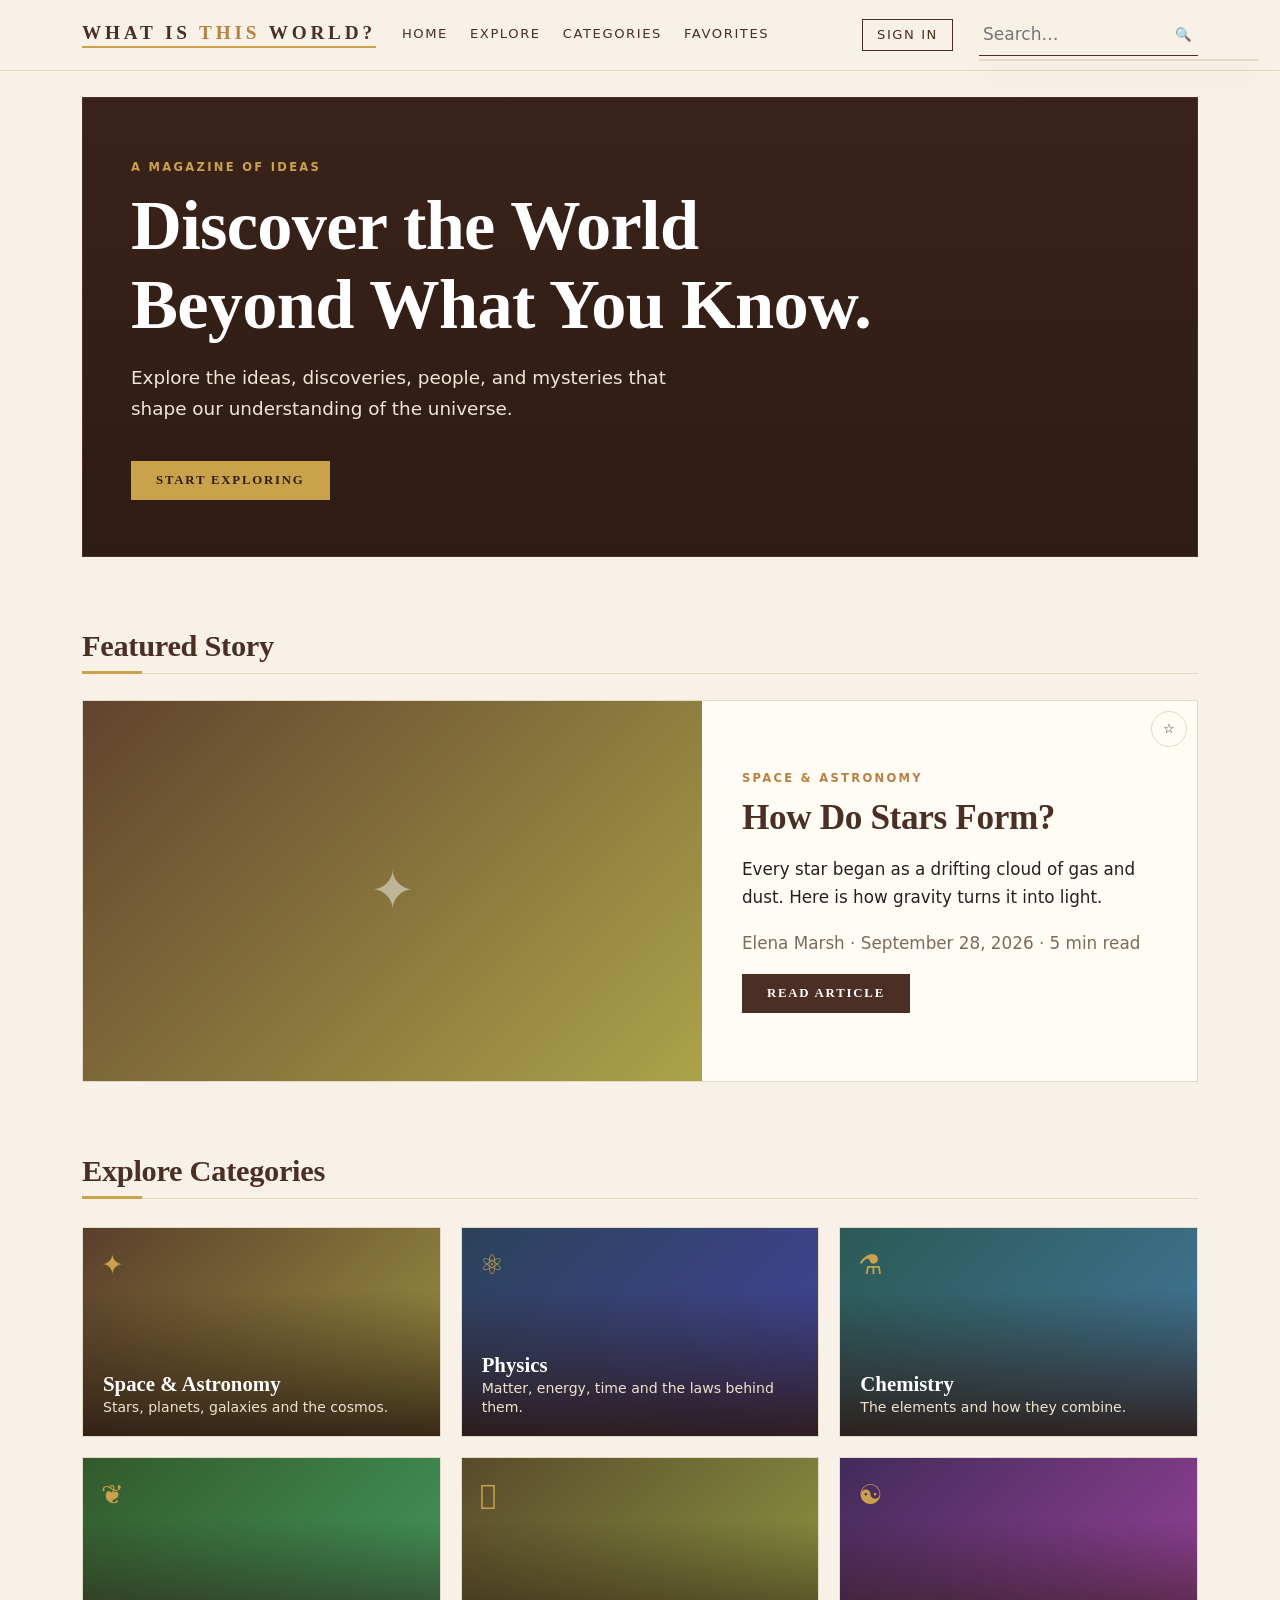
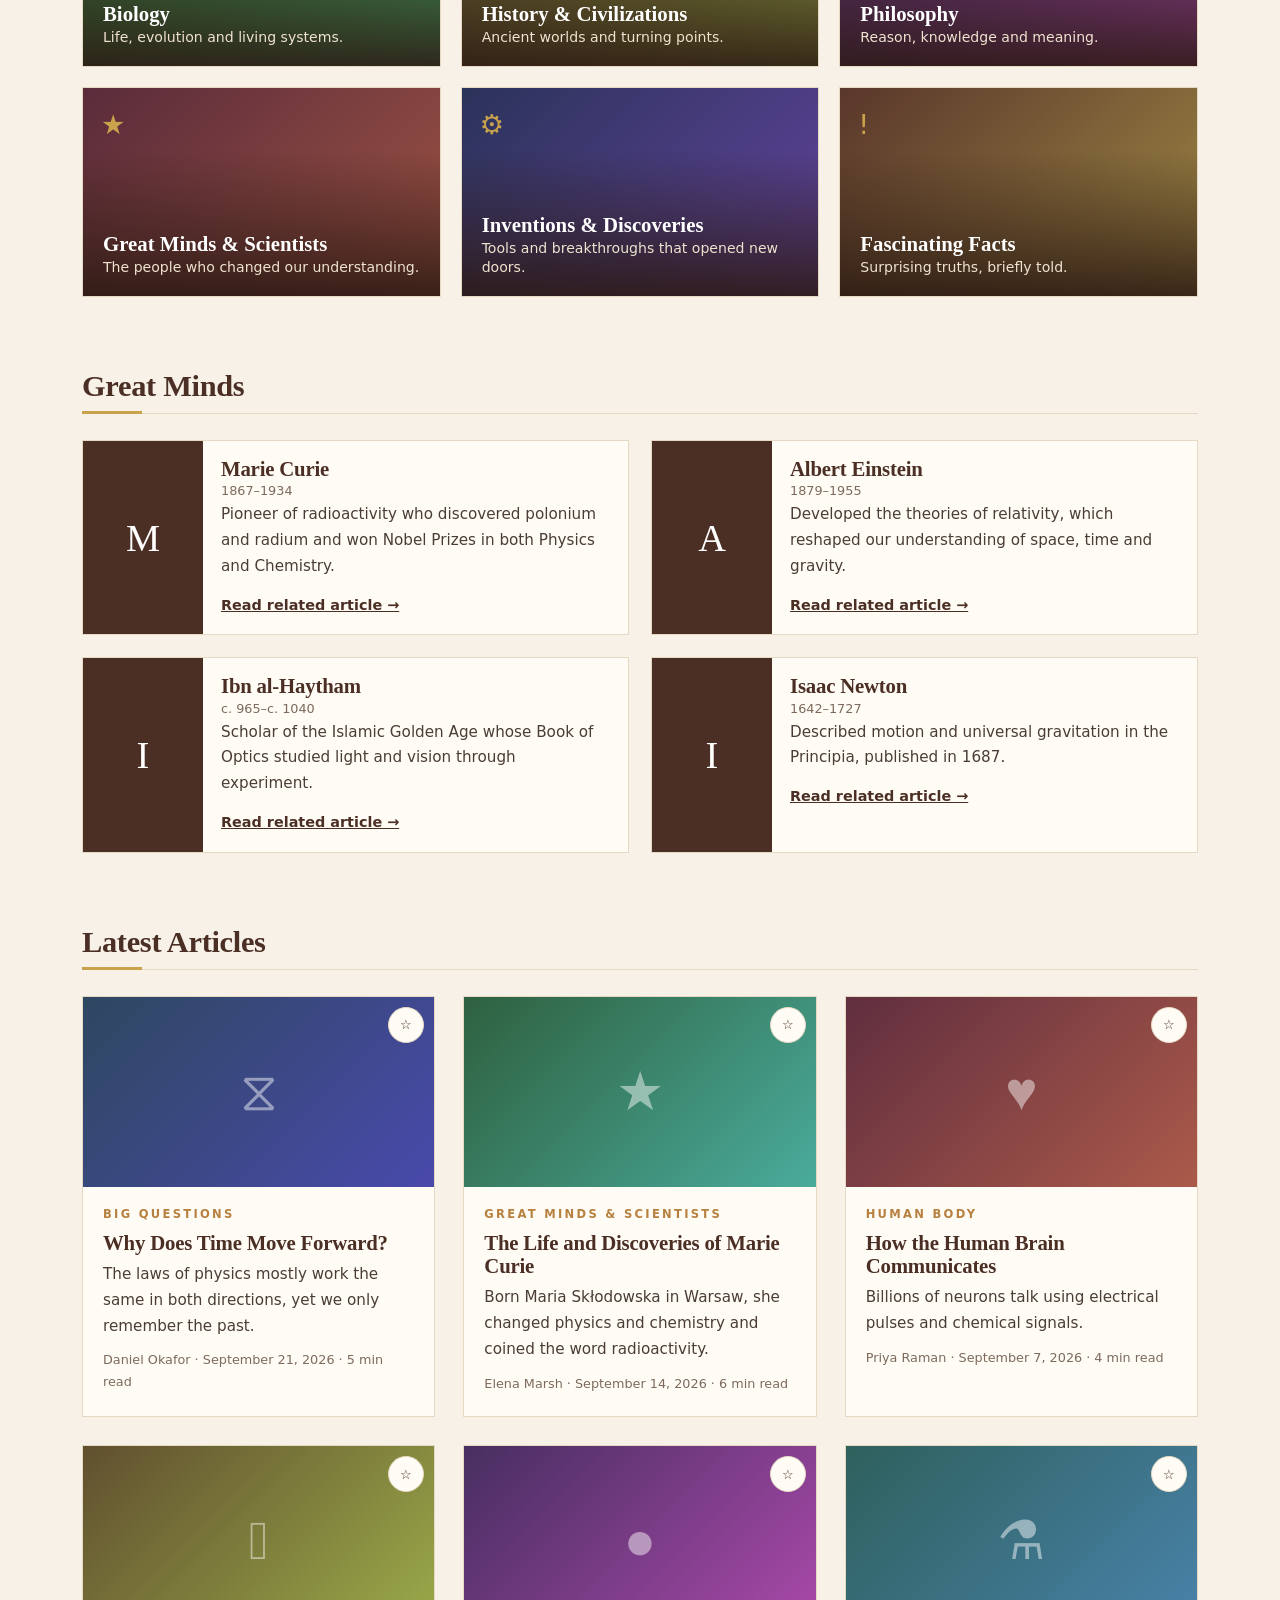
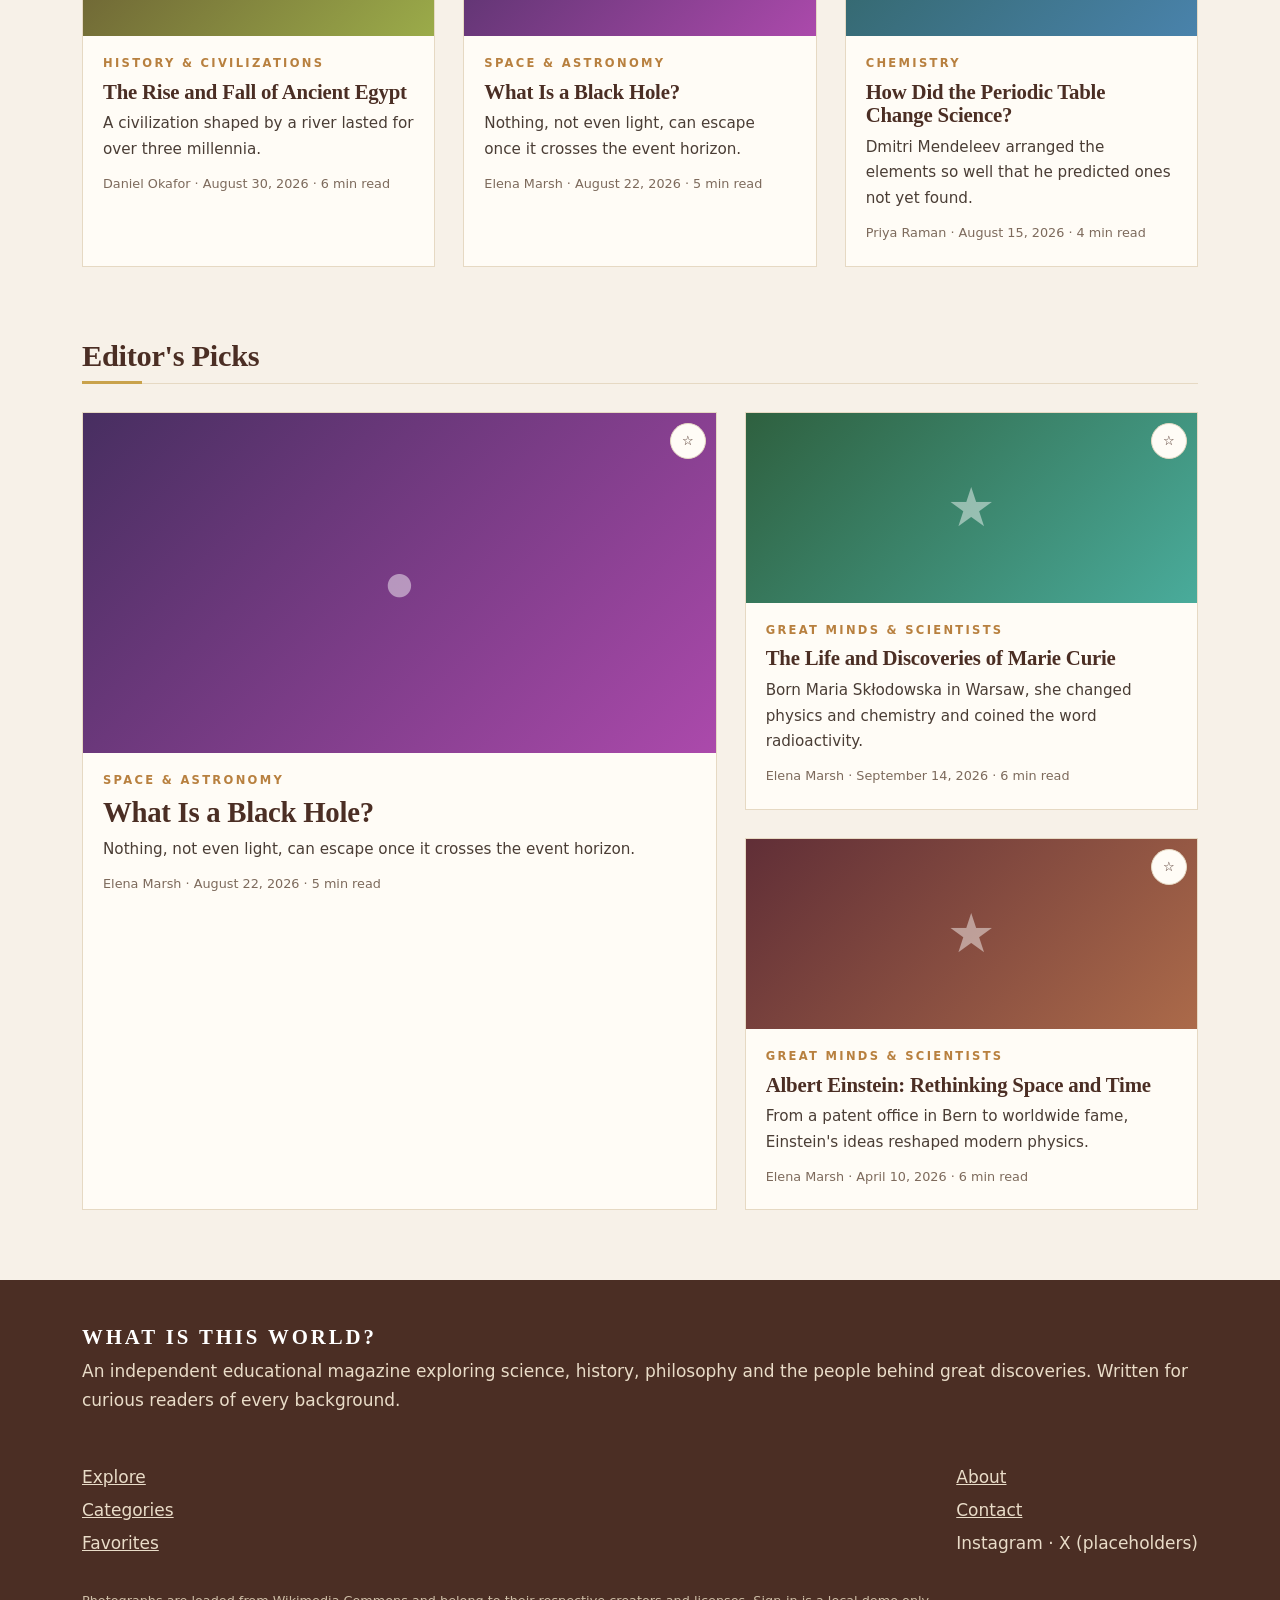
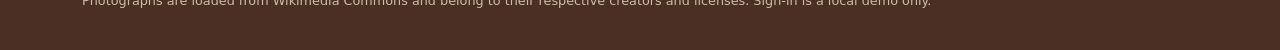
==== index.html @ b7a91909 "Add files via upload" ====
<!doctype html>
<html lang="en"><head><meta charset="utf-8">
<meta name="viewport" content="width=device-width,initial-scale=1">
<title>What Is This World?</title>
<meta name="description" content="Explore science, space, history, philosophy and the people behind great discoveries.">
<link rel="stylesheet" href="styles.css"></head>
<body>
<header class="top"><div class="wrap bar">
<a class="logo" href="#/">WHAT IS<em> THIS </em>WORLD?</a>
<button class="burger" aria-label="Menu" aria-expanded="false" onclick="toggleNav()">☰</button>
<nav id="nav"><a href="#/">Home</a><a href="#/explore">Explore</a><a href="#/categories">Categories</a><a href="#/favorites">Favorites <span id="favn"></span></a><a href="#/profile" id="acct">Sign in</a></nav>
<form class="sbox" role="search" onsubmit="return doSearch(event)"><input id="q" type="search" placeholder="Search…" aria-label="Search" autocomplete="off"><button aria-label="Search">🔍</button><div id="sug"></div></form>
</div></header>
<main id="app" class="wrap"></main>
<footer><div class="wrap"><div class="fcols"><div><strong>WHAT IS THIS WORLD?</strong><p>An independent educational magazine exploring science, history, philosophy and the people behind great discoveries. Written for curious readers of every background.</p></div>
<div><p><a href="#/explore">Explore</a></p><p><a href="#/categories">Categories</a></p><p><a href="#/favorites">Favorites</a></p></div>
<div><p><a href="#/about">About</a></p><p><a href="#/contact">Contact</a></p><p>Instagram · X (placeholders)</p></div></div>
<p class="small" style="color:#cdbda6;margin-top:28px">Photographs are loaded from Wikimedia Commons and belong to their respective creators and licenses. Sign-in is a local demo only.</p></div></footer>
<script src="articles.js"></script><script src="app.js"></script></body></html>
---- styles.css ----
:root{--bg:#F7F1E8;--card:#FFFCF6;--brown:#4B2E24;--caramel:#B8803F;--gold:#C9A24B;--beige:#E6D9C3;--taupe:#7d6a5c;--ink:#2a1f1a;--serif:Georgia,"Iowan Old Style","Times New Roman",serif}
*{box-sizing:border-box}html{scroll-behavior:smooth}
body{margin:0;background:var(--bg);color:var(--ink);font:17px/1.7 "Segoe UI",system-ui,sans-serif;-webkit-font-smoothing:antialiased}
h1,h2,h3,.logo{font-family:var(--serif);color:var(--brown);line-height:1.12;letter-spacing:-.01em}
a{color:var(--brown)}img{max-width:100%}.wrap{max-width:1160px;margin:0 auto;padding:0 22px}
.top{background:rgba(247,241,232,.94);backdrop-filter:blur(8px);border-bottom:1px solid var(--beige);position:sticky;top:0;z-index:10}
.bar{display:flex;align-items:center;gap:26px;padding-top:14px;padding-bottom:14px;flex-wrap:wrap}
.logo{font-size:1.2rem;font-weight:700;letter-spacing:.2em;text-decoration:none;border-bottom:2px solid var(--gold);padding-bottom:2px}.logo em{color:var(--caramel);font-style:normal}
nav{display:flex;gap:22px;flex:1;align-items:center}
nav a{text-decoration:none;font-size:.82rem;letter-spacing:.12em;text-transform:uppercase;color:var(--brown);padding:4px 0;border-bottom:2px solid transparent;transition:.2s}
nav a:hover{border-color:var(--gold)}#favn{background:var(--brown);color:#fff;border-radius:9px;padding:0 6px;font-size:.7rem}#favn:empty{display:none}
#acct{border:1px solid var(--brown);padding:4px 14px;margin-left:auto}#acct:hover{background:var(--brown);color:#fff}
.burger{display:none;margin-left:auto;font-size:1.5rem;background:none;border:0;cursor:pointer;color:var(--brown)}
.sbox{position:relative;display:flex;border-bottom:1px solid var(--brown)}.sbox input{border:0;background:none;padding:6px 4px;width:190px;outline-offset:4px}.sbox button{border:0;background:none;cursor:pointer}
#sug{position:absolute;top:110%;left:0;min-width:280px;background:var(--card);border:1px solid var(--beige);box-shadow:0 14px 30px #4b2e2430;z-index:20}
#sug a{display:block;padding:9px 14px;text-decoration:none;font-size:.92rem;border-bottom:1px solid var(--beige)}#sug a:hover{background:var(--beige)}
.herop{margin:26px 0 10px;min-height:460px;display:flex;align-items:flex-end;padding:56px 48px;color:#fff;background:var(--brown) center/cover;border:1px solid var(--brown)}
.herop h1{color:#fff;font-size:clamp(2.3rem,6vw,4.4rem);max-width:780px;margin:8px 0 14px}.herop p{max-width:560px;font-size:1.15rem;color:#f1e6d6}
.kick,.cat{font-size:.72rem;letter-spacing:.2em;text-transform:uppercase;color:var(--caramel);font-weight:700}.herop .kick{color:var(--gold)}
.sh{font-size:1.9rem;margin:72px 0 6px;padding-bottom:10px;border-bottom:1px solid var(--beige);position:relative}.sh:after{content:"";position:absolute;left:0;bottom:-1px;width:60px;border-bottom:3px solid var(--gold)}
.hero{padding:50px 0 20px}.hero h1{font-size:clamp(2.2rem,5vw,3.6rem);margin:6px 0}.sub{color:var(--taupe);font-size:1.2rem;max-width:640px;font-family:var(--serif)}
.btn{display:inline-block;background:var(--brown);color:#fff;padding:11px 24px;text-decoration:none;border:1px solid var(--brown);cursor:pointer;font:600 .8rem var(--serif);letter-spacing:.14em;text-transform:uppercase;transition:.2s}
.btn:hover{background:var(--caramel);border-color:var(--caramel)}.btn.gold{background:var(--gold);border-color:var(--gold);color:var(--ink);margin-top:18px}
.grid{display:grid;grid-template-columns:repeat(auto-fill,minmax(260px,1fr));gap:28px;margin:26px 0 20px}
.card{background:var(--card);border:1px solid var(--beige);position:relative;transition:transform .25s,box-shadow .25s,border-color .25s;overflow:hidden}
.card:hover{transform:translateY(-4px);box-shadow:0 16px 34px #4b2e2422;border-color:var(--gold)}
.card>a{text-decoration:none;color:inherit;display:block}.card .in{padding:18px 20px 22px}.card h3{margin:6px 0 8px;font-size:1.3rem}.card p{margin:0 0 10px;font-size:.95rem;color:#4a3d35}
.cover{position:relative;overflow:hidden;display:flex;align-items:center;justify-content:center;height:190px;font-size:3.4rem;color:#fff7;font-family:var(--serif);width:100%}
.cover img{position:absolute;inset:0;width:100%;height:100%;object-fit:cover;transition:transform .6s}.card:hover .cover img{transform:scale(1.05)}
.meta,.small{font-size:.8rem;color:var(--taupe)}
.cats{display:grid;grid-template-columns:repeat(auto-fill,minmax(210px,1fr));gap:18px;margin:26px 0}
.cats .card .in{padding:24px 20px}.cats .ic{font-size:2rem;color:var(--caramel);display:block}
.feat{display:grid;grid-template-columns:1.25fr 1fr;background:var(--card);border:1px solid var(--beige);margin:26px 0;position:relative}
.feat .cover{height:100%;min-height:380px}.feat .in{padding:40px;align-self:center}.feat h2{font-size:2.2rem;margin:10px 0}.feat p{font-size:1.05rem}
.fav{position:absolute;top:10px;right:10px;z-index:3;background:var(--card);border:1px solid var(--beige);border-radius:50%;width:36px;height:36px;cursor:pointer;color:var(--brown);transition:.2s}.fav:hover,.fav.on{background:var(--brown);color:#fff}
.tag{display:inline-block;border:1px solid var(--beige);background:var(--card);padding:1px 11px;margin:3px;font-size:.8rem;text-decoration:none;border-radius:20px}.tag:hover{border-color:var(--gold)}
.sci{display:grid;grid-template-columns:repeat(auto-fill,minmax(340px,1fr));gap:22px;margin:26px 0}
.sci .card{display:flex;align-items:stretch}.sci .pt{flex:0 0 120px;position:relative;background:var(--brown);display:flex;align-items:center;justify-content:center;color:#fff;font:2.4rem var(--serif)}.sci .pt img{position:absolute;inset:0;width:100%;height:100%;object-fit:cover;filter:sepia(.35)}
.sci .in{padding:16px 18px}.sci h3{margin:0}
.art{max-width:720px;margin:44px auto}.art h1{font-size:clamp(2.2rem,5.5vw,3.5rem);margin:10px 0}.art .sub{font-size:1.35rem}
.art .cover{height:400px;margin:26px 0;border:1px solid var(--beige)}.art>p,.art li{font-size:1.15rem;line-height:1.85}
.art h2{font-size:1.8rem;margin:2em 0 .4em}.art h2+p:first-letter{font:700 3.2rem/0.9 var(--serif);float:left;margin:6px 8px 0 0;color:var(--caramel)}
.art blockquote{border-left:3px solid var(--gold);margin:28px 0;padding:6px 0 6px 22px;font:italic 1.5rem/1.4 var(--serif);color:var(--brown)}
.toc{background:var(--card);border:1px solid var(--beige);border-left:3px solid var(--gold);padding:12px 22px;margin:24px 0}
.pn{display:flex;justify-content:space-between;gap:14px;margin:40px 0;padding:18px 0;border-top:1px solid var(--beige);border-bottom:1px solid var(--beige);font-family:var(--serif)}
.empty{text-align:center;padding:60px 10px;color:var(--taupe)}input,select{font:inherit;padding:8px;border:1px solid var(--taupe);background:var(--card)}
form.f label{display:block;margin:12px 0}
footer{background:var(--brown);color:#e9dcc8;padding:44px 0 26px;margin-top:70px}footer a{color:#e9dcc8}footer strong{font:700 1.3rem var(--serif);letter-spacing:.14em;color:#fff}
.fcols{display:flex;gap:40px;flex-wrap:wrap;justify-content:space-between}.fcols div{min-width:180px}.fcols p{margin:4px 0}
a:focus-visible,button:focus-visible,input:focus-visible,select:focus-visible{outline:3px solid var(--gold);outline-offset:2px}
@media(max-width:860px){.feat{grid-template-columns:1fr}.feat .cover{min-height:240px}.feat .in{padding:24px}.herop{padding:32px 22px;min-height:380px}}
@media(max-width:760px){.burger{display:block}nav{display:none;flex-direction:column;align-items:flex-start;width:100%;order:3}nav.open{display:flex}#acct{margin-left:0}.sbox{width:100%;order:4}.sbox input{flex:1;width:auto}.art .cover{height:240px}}
@media(prefers-reduced-motion:reduce){*{transition:none!important}}

.grid3{grid-template-columns:repeat(3,1fr)}
.ccs{display:grid;grid-template-columns:repeat(3,1fr);gap:20px;margin:28px 0}
.cc{position:relative;display:flex;align-items:flex-end;min-height:210px;overflow:hidden;text-decoration:none;color:#fff;border:1px solid var(--beige);transition:transform .25s,box-shadow .25s}
.cc:hover{transform:translateY(-4px);box-shadow:0 16px 34px #4b2e2430}.cc img{position:absolute;inset:0;width:100%;height:100%;object-fit:cover;transition:transform .6s}.cc:hover img{transform:scale(1.06)}
.cc .ic{position:absolute;top:14px;left:18px;font-size:1.7rem;color:var(--gold);z-index:2}.cc .ov{position:absolute;inset:0;background:linear-gradient(transparent 30%,rgba(43,25,18,.88))}
.cc .tx{position:relative;z-index:2;padding:18px 20px}.cc b{display:block;font:700 1.3rem var(--serif)}.cc small{display:block;font-size:.88rem;color:#efe3d0;line-height:1.4;margin-top:2px}
.sci{grid-template-columns:repeat(2,1fr)}.sci .in a{font-size:.9rem;font-weight:600}
.picks{display:grid;grid-template-columns:1.4fr 1fr;gap:28px;margin:28px 0}.picks .card:first-child{grid-row:span 2}.picks .card:first-child .cover{height:340px}.picks .card:first-child h3{font-size:1.8rem}
@media(max-width:980px){.grid3{grid-template-columns:repeat(2,1fr)}.ccs{grid-template-columns:repeat(2,1fr)}}
@media(max-width:700px){.grid3,.ccs,.sci,.picks{grid-template-columns:1fr}.picks .card:first-child{grid-row:auto}.picks .card:first-child .cover{height:220px}.sh{margin-top:54px}.sci .pt{flex-basis:96px}}
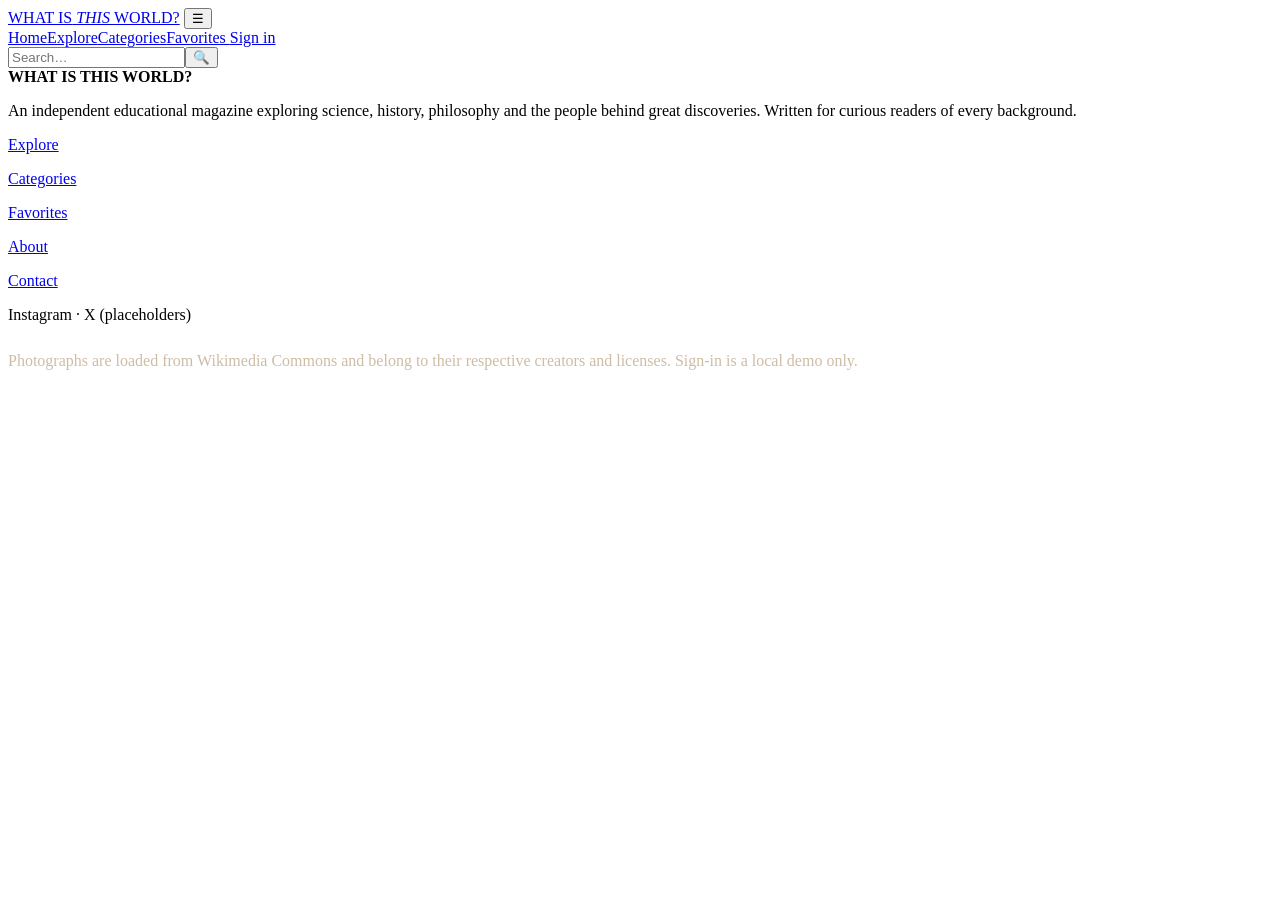
==== commit e52707c1: "Add files via upload" ====
--- a/index.html
+++ b/index.html
@@ -1,9 +1,9 @@
 <!doctype html>
 <html lang="en"><head><meta charset="utf-8">
 <meta name="viewport" content="width=device-width,initial-scale=1">
-<title>What Is This World?</title>
+<meta name="theme-color" content="#060a14"><title>What Is This World?</title>
 <meta name="description" content="Explore science, space, history, philosophy and the people behind great discoveries.">
-<link rel="stylesheet" href="styles.css"></head>
+<link rel="icon" type="image/svg+xml" href="assets/images/favicon.svg"><link rel="stylesheet" href="assets/css/styles.css"></head>
 <body>
 <header class="top"><div class="wrap bar">
 <a class="logo" href="#/">WHAT IS<em> THIS </em>WORLD?</a>
@@ -16,4 +16,4 @@
 <div><p><a href="#/explore">Explore</a></p><p><a href="#/categories">Categories</a></p><p><a href="#/favorites">Favorites</a></p></div>
 <div><p><a href="#/about">About</a></p><p><a href="#/contact">Contact</a></p><p>Instagram · X (placeholders)</p></div></div>
 <p class="small" style="color:#cdbda6;margin-top:28px">Photographs are loaded from Wikimedia Commons and belong to their respective creators and licenses. Sign-in is a local demo only.</p></div></footer>
-<script src="articles.js"></script><script src="app.js"></script></body></html>
+<script src="assets/js/articles.js"></script><script src="assets/js/app.js"></script></body></html>
